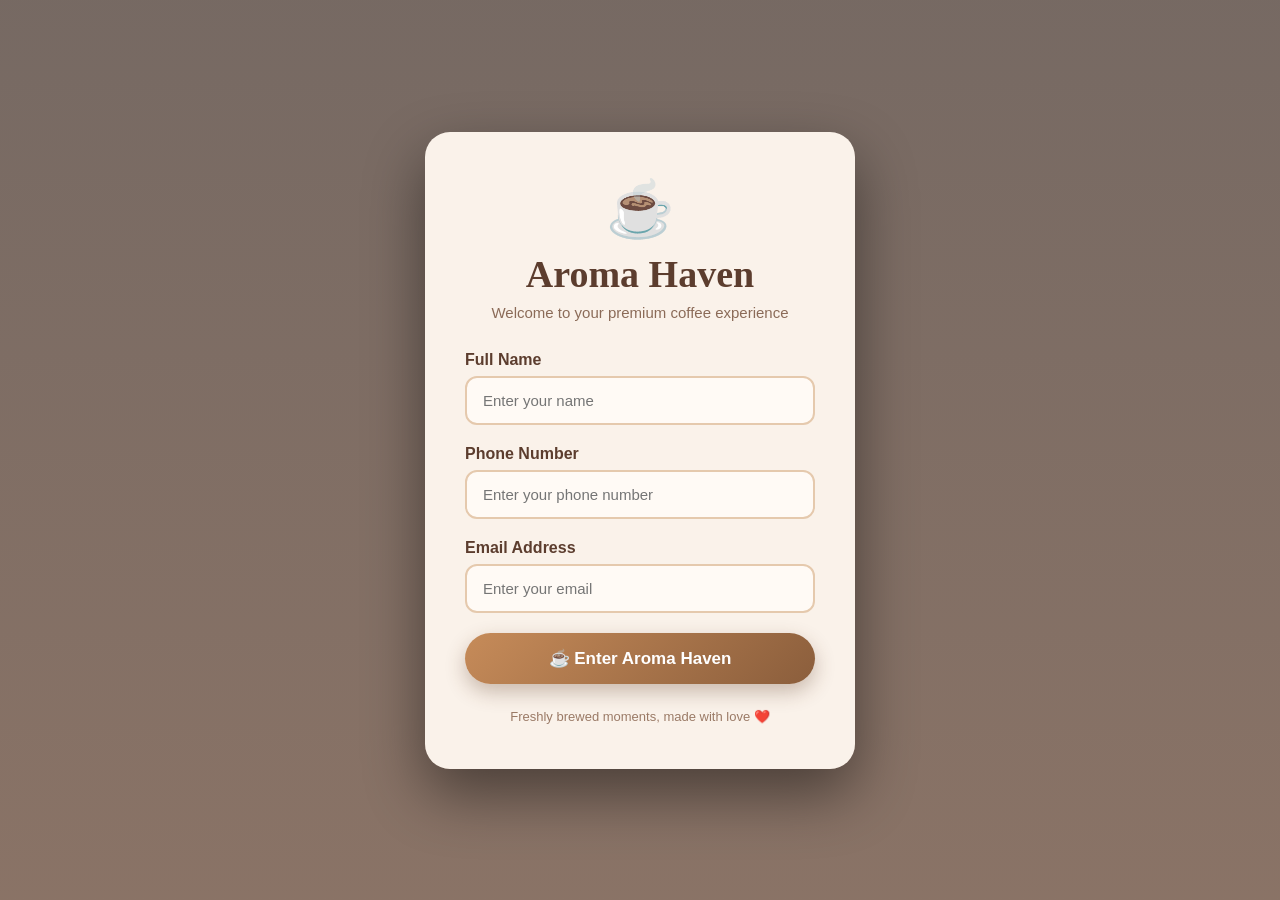
==== login.html @ d565efcf "intial commit" ====
<!DOCTYPE html>
<html lang="en">
<head>
    <meta charset="UTF-8">
    <meta name="viewport" content="width=device-width, initial-scale=1.0">

    <title>Aroma Haven - Welcome</title>

    <style>

        * {
            margin: 0;
            padding: 0;
            box-sizing: border-box;
        }

        body {
            font-family: Arial, sans-serif;
            min-height: 100vh;

            display: flex;
            justify-content: center;
            align-items: center;

            background:
                linear-gradient(
                    rgba(45, 25, 15, 0.65),
                    rgba(75, 40, 20, 0.65)
                ),
                url("https://images.unsplash.com/photo-1445116572660-236099ec97a0?auto=format&fit=crop&w=2000&q=85");

            background-size: cover;
            background-position: center;
            background-attachment: fixed;
        }

        /* Main Card */

        .login-card {
            width: 430px;
            padding: 45px 40px;

            background: rgba(255, 248, 240, 0.96);

            border-radius: 25px;

            box-shadow:
                0 25px 60px rgba(0, 0, 0, 0.45);

            text-align: center;

            animation: appear 1s ease;
        }

        /* Coffee Icon */

        .coffee-icon {
            font-size: 55px;
            margin-bottom: 10px;

            animation: floatCup 3s ease-in-out infinite;
        }

        /* Logo */

        .logo {
            font-family: Georgia, serif;
            font-size: 38px;
            color: #5c3d2e;
            margin-bottom: 8px;
        }

        .subtitle {
            color: #8b6b58;
            font-size: 15px;
            margin-bottom: 30px;
        }

        /* Labels */

        label {
            display: block;
            text-align: left;

            color: #5c3d2e;

            font-weight: bold;
            margin-bottom: 7px;
        }

        /* Input */

        input {
            width: 100%;
            padding: 14px 16px;

            margin-bottom: 20px;

            border: 2px solid #e5c9ad;
            border-radius: 12px;

            outline: none;

            font-size: 15px;

            background: #fffaf5;

            transition: 0.3s;
        }

        input:focus {
            border-color: #c68b59;

            box-shadow:
                0 0 12px rgba(198, 139, 89, 0.3);
        }

        /* Button */

        button {
            width: 100%;

            padding: 15px;

            border: none;
            border-radius: 30px;

            background: linear-gradient(
                135deg,
                #c68b59,
                #8b5e3c
            );

            color: white;

            font-size: 17px;
            font-weight: bold;

            cursor: pointer;

            box-shadow:
                0 8px 20px rgba(91, 52, 30, 0.3);

            transition: 0.3s;
        }

        button:hover {
            transform: translateY(-3px);

            box-shadow:
                0 12px 30px rgba(91, 52, 30, 0.45);
        }

        button:active {
            transform: scale(0.97);
        }

        /* Message */

        #message {
            margin-top: 18px;

            color: #6b4226;

            font-weight: bold;
        }

        /* Footer */

        .footer {
            margin-top: 25px;

            color: #9a7a66;

            font-size: 13px;
        }

        /* Animations */

        @keyframes appear {

            from {
                opacity: 0;
                transform: translateY(40px) scale(0.95);
            }

            to {
                opacity: 1;
                transform: translateY(0) scale(1);
            }

        }

        @keyframes floatCup {

            0% {
                transform: translateY(0);
            }

            50% {
                transform: translateY(-8px);
            }

            100% {
                transform: translateY(0);
            }

        }

        /* Mobile */

        @media (max-width: 500px) {

            .login-card {
                width: 90%;
                padding: 35px 25px;
            }

            .logo {
                font-size: 30px;
            }

        }

    </style>
</head>

<body>

    <div class="login-card">

        <div class="coffee-icon">☕</div>

        <h1 class="logo">
            Aroma Haven
        </h1>

        <p class="subtitle">
            Welcome to your premium coffee experience
        </p>


        <form id="loginForm">

            <label for="name">
                Full Name
            </label>

            <input
                type="text"
                id="name"
                placeholder="Enter your name"
                required
            >


            <label for="phone">
                Phone Number
            </label>

            <input
                type="tel"
                id="phone"
                placeholder="Enter your phone number"
                required
            >


            <label for="email">
                Email Address
            </label>

            <input
                type="email"
                id="email"
                placeholder="Enter your email"
                required
            >


            <button type="submit">
                ☕ Enter Aroma Haven
            </button>

        </form>


        <p id="message"></p>

        <div class="footer">
            Freshly brewed moments, made with love ❤️
        </div>

    </div>

<script>
    const form = document.getElementById("loginForm");

    form.addEventListener("submit", function(event) {

        event.preventDefault();

        const name = document.getElementById("name").value.trim();
        const phone = document.getElementById("phone").value.trim();
        const email = document.getElementById("email").value.trim();

        if (name === "" || phone === "" || email === "") {
            alert("Please fill all details.");
            return;
        }

        // Save customer information
        localStorage.setItem("customerName", name);
        localStorage.setItem("customerPhone", phone);
        localStorage.setItem("customerEmail", email);

        // Go to your main coffee website
        window.location.href = "./index.html";
    });
</script>

</body>
</html>
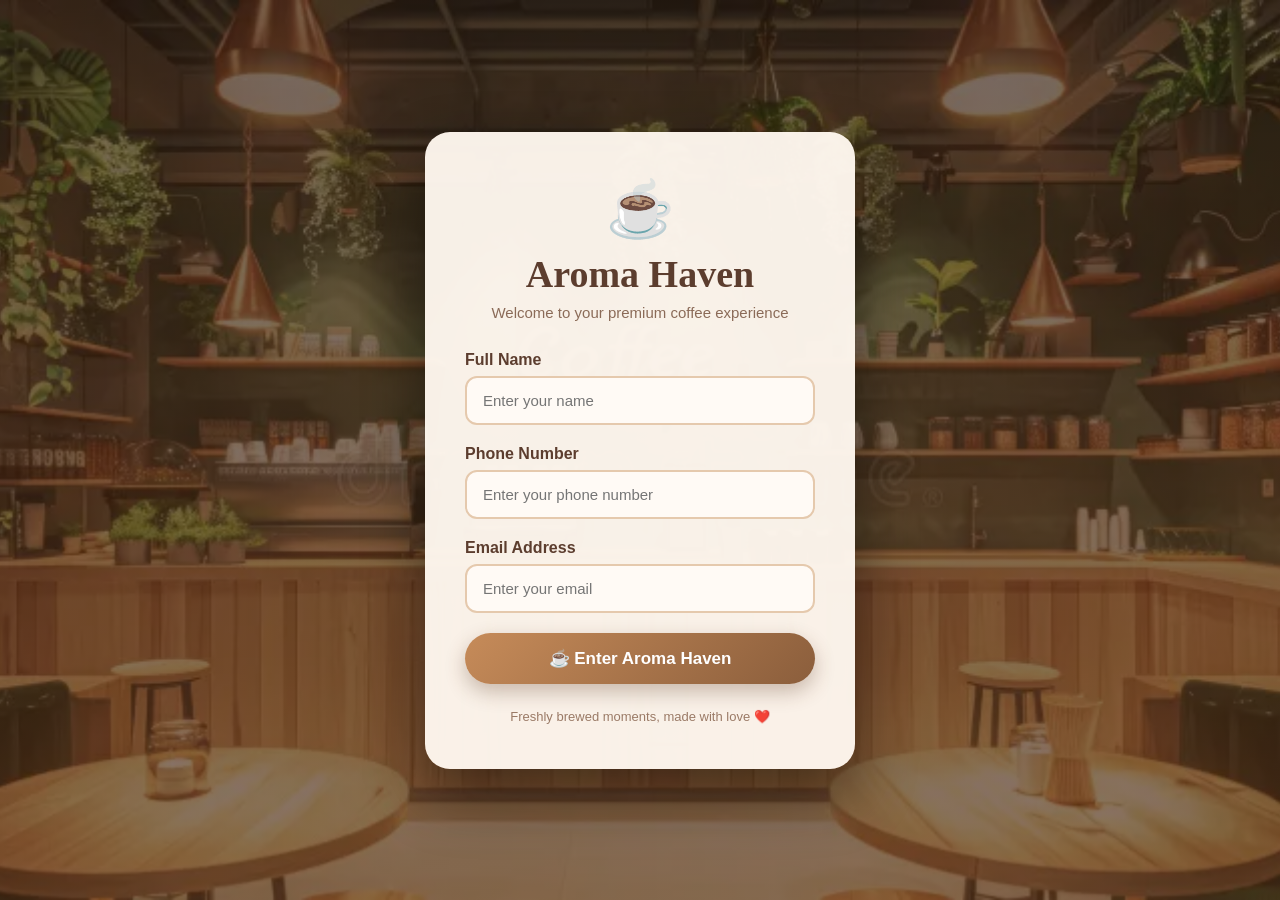
==== commit 8b65471a: "Replace external photos with local images" ====
--- a/login.html
+++ b/login.html
@@ -27,8 +27,7 @@
                     rgba(45, 25, 15, 0.65),
                     rgba(75, 40, 20, 0.65)
                 ),
-                url("https://images.unsplash.com/photo-1445116572660-236099ec97a0?auto=format&fit=crop&w=2000&q=85");
-
+                url("images/login-bg.jpg");
             background-size: cover;
             background-position: center;
             background-attachment: fixed;
